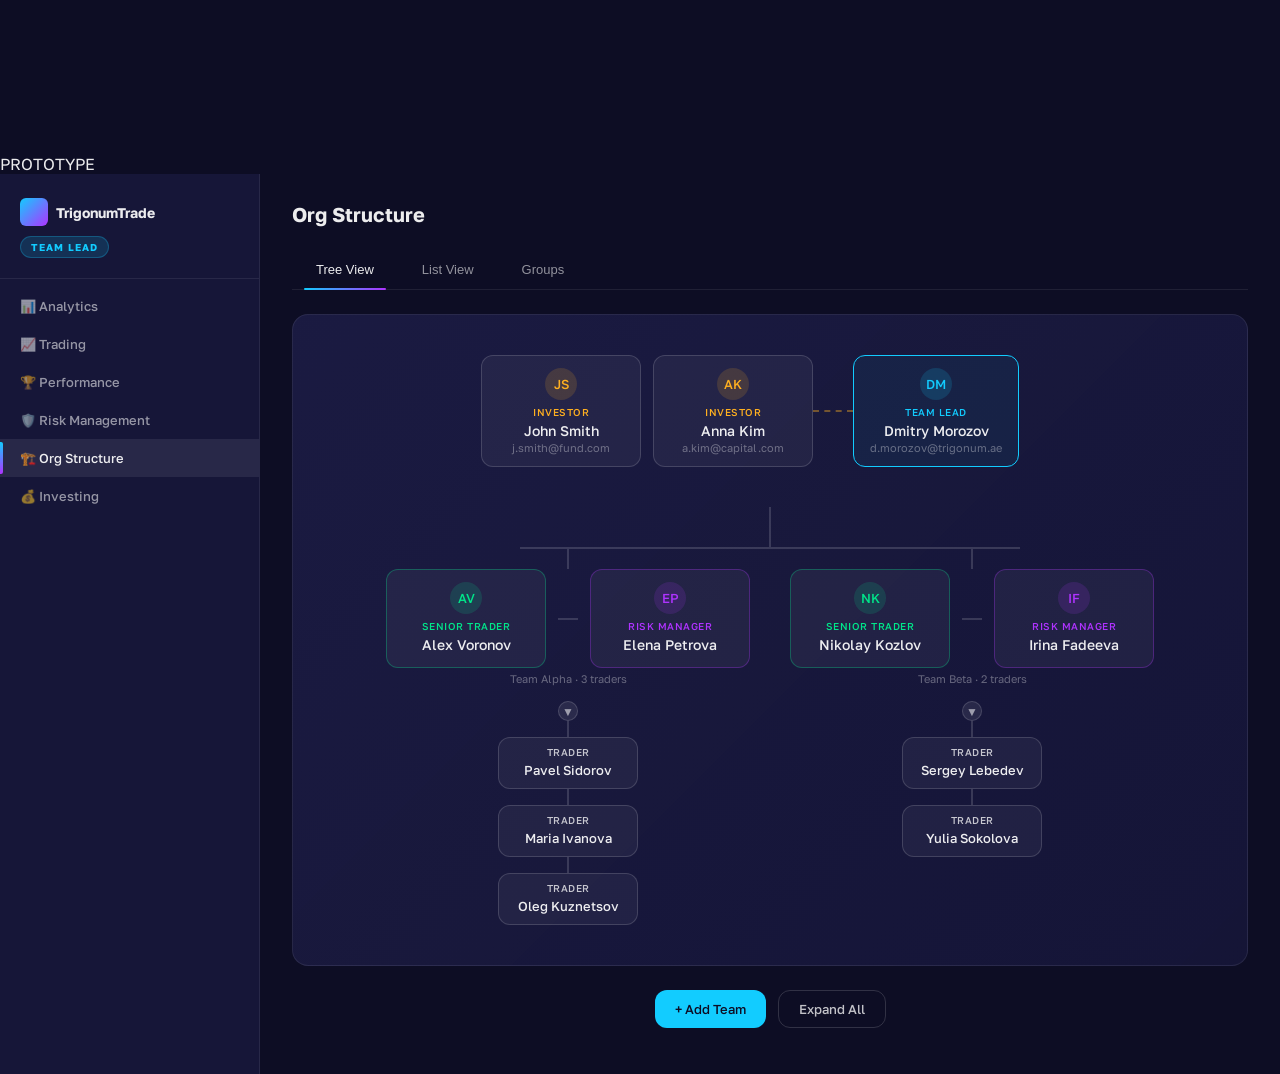
==== pres-org-structure.html @ b645f620 "Add Slide 5: Org Structure mockup" ====
<!DOCTYPE html>
<html lang="en">
<head>
<meta charset="UTF-8">
<meta name="viewport" content="width=device-width, initial-scale=1.0">
<title>TrigonumTrade — Org Structure (Presentation)</title>
<link href="https://fonts.googleapis.com/css2?family=Golos+Text:wght@400;500;600;700;800;900&display=swap" rel="stylesheet">
<link rel="stylesheet" href="shared-tokens.css">
<style>
*, *::before, *::after { box-sizing: border-box; margin: 0; padding: 0; }
body { font-family: var(--font); background: var(--navy-900); color: var(--white-92); min-height: 100vh; }
.workspace { display: flex; min-height: 100vh; }
.sidebar { width: 260px; background: var(--navy-800); border-right: 1px solid var(--white-08); padding: 24px 0; flex-shrink: 0; }
.sidebar-brand { padding: 0 20px 20px; border-bottom: 1px solid var(--white-08); margin-bottom: 8px; }
.logo { display: flex; align-items: center; gap: 8px; text-decoration: none; color: var(--white-92); }
.logo-box { width: 28px; height: 28px; background: linear-gradient(135deg, var(--cyan), var(--purple)); border-radius: 6px; }
.logo-text { font-size: 14px; font-weight: 700; }
.role-tag { display: inline-block; margin-top: 10px; padding: 4px 10px; border-radius: var(--r-full); font-size: 10px; font-weight: 700; letter-spacing: 1px; text-transform: uppercase; background: rgba(18,204,255,0.15); color: var(--cyan); border: 1px solid rgba(18,204,255,0.25); }
.nav-item { display: flex; align-items: center; gap: 10px; padding: 11px 20px; font-size: 13px; font-weight: 500; color: var(--white-55); position: relative; cursor: pointer; text-decoration: none; }
.nav-item:hover { color: var(--white-75); background: var(--white-05); }
.nav-item.active { color: var(--white-92); background: var(--white-08); }
.nav-item.active::before { content: ''; position: absolute; left: 0; top: 3px; bottom: 3px; width: 3px; border-radius: 0 2px 2px 0; background: linear-gradient(180deg, var(--cyan), var(--purple)); }
.main { flex: 1; padding: 28px 32px; overflow: auto; }
.sub-tabs { display: flex; border-bottom: 1px solid var(--white-08); margin-bottom: 24px; }
.sub-tab { padding: 12px 24px; font-size: 13px; font-weight: 500; color: var(--white-55); background: none; border: none; cursor: pointer; position: relative; }
.sub-tab:hover { color: var(--white-75); }
.sub-tab.active { color: var(--white-92); }
.sub-tab.active::after { content: ''; position: absolute; bottom: -1px; left: 12px; right: 12px; height: 2px; background: linear-gradient(90deg, var(--cyan), var(--purple)); border-radius: 2px; }
.page-header { display: flex; align-items: center; justify-content: space-between; margin-bottom: 24px; }
.page-title { font-size: 20px; font-weight: 700; }
.tree-container { background: var(--card-gradient); border: 1px solid var(--white-08); border-radius: var(--r-lg); padding: 40px 32px; overflow-x: auto; }
.tree-root { display: flex; flex-direction: column; align-items: center; }
.root-level { display: flex; align-items: center; gap: 0; margin-bottom: 40px; position: relative; }
.tree-node { background: var(--white-05); border: 1px solid var(--white-15); border-radius: var(--r-md); padding: 12px 16px; min-width: 160px; text-align: center; position: relative; cursor: pointer; transition: all 0.2s; }
.tree-node:hover { border-color: var(--cyan); background: var(--white-08); }
.node-avatar { width: 32px; height: 32px; border-radius: 50%; background: var(--white-08); display: flex; align-items: center; justify-content: center; margin: 0 auto 6px; font-size: 13px; font-weight: 500; color: var(--white-55); }
.node-role { font-size: 10px; font-weight: 500; text-transform: uppercase; letter-spacing: 0.5px; margin-bottom: 4px; }
.node-role.team-lead { color: var(--cyan); } .node-role.investor { color: var(--amber); }
.node-role.senior-trader { color: var(--green); } .node-role.risk-manager { color: var(--purple); }
.node-role.trader { color: var(--white-75); }
.node-name { font-size: 14px; font-weight: 500; color: var(--white-92); margin-bottom: 2px; }
.node-email { font-size: 11px; color: var(--white-35); }
.investors-group { display: flex; gap: 12px; }
.dashed-line { width: 40px; height: 0; border-top: 2px dashed var(--amber); opacity: 0.4; }
.vertical-connector { width: 2px; height: 40px; background: var(--white-15); margin: 0 auto; }
.pairs-level { display: flex; gap: 40px; justify-content: center; }
.pair-group { display: flex; flex-direction: column; align-items: center; }
.pair-header { display: flex; align-items: center; gap: 12px; margin-bottom: 4px; }
.pair-connector-line { width: 20px; height: 2px; background: var(--white-15); }
.pair-label { font-size: 11px; color: var(--white-35); margin-bottom: 12px; text-align: center; }
.expand-toggle { width: 20px; height: 20px; border-radius: 50%; background: var(--white-08); border: 1px solid var(--white-15); display: flex; align-items: center; justify-content: center; cursor: pointer; font-size: 12px; color: var(--white-55); margin-top: 4px; }
.traders-list { display: flex; flex-direction: column; align-items: center; gap: 0; }
.trader-connector { width: 2px; height: 16px; background: var(--white-15); }
.tree-node.trader-node { min-width: 140px; padding: 8px 12px; }
.tree-node.trader-node .node-name { font-size: 13px; }
.bottom-toolbar { display: flex; gap: 12px; margin-top: 24px; justify-content: center; }
</style>
</head>
<body>
<div class="video-bg-container"><video src="https://ipostny.github.io/trigonum-design-mockups/video-header.mp4" autoplay muted loop playsinline></video></div>
<div class="prototype-badge">PROTOTYPE</div>
<div class="workspace">
  <div class="sidebar">
    <div class="sidebar-brand"><a class="logo"><div class="logo-box"></div><span class="logo-text">TrigonumTrade</span></a><div class="role-tag">Team Lead</div></div>
    <a class="nav-item">📊 Analytics</a><a class="nav-item">📈 Trading</a><a class="nav-item">🏆 Performance</a>
    <a class="nav-item">🛡️ Risk Management</a><a class="nav-item active">🏗️ Org Structure</a><a class="nav-item">💰 Investing</a>
  </div>
  <div class="main">
    <div class="page-header"><h1 class="page-title">Org Structure</h1></div>
    <div class="sub-tabs"><button class="sub-tab active">Tree View</button><button class="sub-tab">List View</button><button class="sub-tab">Groups</button></div>
    <div class="tree-container"><div class="tree-root">
      <div class="root-level">
        <div class="investors-group">
          <div class="tree-node"><div class="node-avatar" style="background:rgba(255,176,32,0.15);color:var(--amber);">JS</div><div class="node-role investor">Investor</div><div class="node-name">John Smith</div><div class="node-email">j.smith@fund.com</div></div>
          <div class="tree-node"><div class="node-avatar" style="background:rgba(255,176,32,0.15);color:var(--amber);">AK</div><div class="node-role investor">Investor</div><div class="node-name">Anna Kim</div><div class="node-email">a.kim@capital.com</div></div>
        </div>
        <div class="dashed-line"></div>
        <div class="tree-node" style="border-color:var(--cyan);background:rgba(18,204,255,0.05);"><div class="node-avatar" style="background:rgba(18,204,255,0.15);color:var(--cyan);">DM</div><div class="node-role team-lead">Team Lead</div><div class="node-name">Dmitry Morozov</div><div class="node-email">d.morozov@trigonum.ae</div></div>
        <div style="width:40px;"></div>
      </div>
      <div class="vertical-connector"></div>
      <div style="width:500px;height:2px;background:var(--white-15);margin-bottom:0;"></div>
      <div class="pairs-level">
        <div class="pair-group">
          <div style="width:2px;height:20px;background:var(--white-15);margin:0 auto;"></div>
          <div class="pair-header">
            <div class="tree-node" style="border-color:rgba(0,230,138,0.3);"><div class="node-avatar" style="background:rgba(0,230,138,0.15);color:var(--green);">AV</div><div class="node-role senior-trader">Senior Trader</div><div class="node-name">Alex Voronov</div></div>
            <div class="pair-connector-line"></div>
            <div class="tree-node" style="border-color:rgba(175,51,255,0.3);"><div class="node-avatar" style="background:rgba(175,51,255,0.15);color:var(--purple);">EP</div><div class="node-role risk-manager">Risk Manager</div><div class="node-name">Elena Petrova</div></div>
          </div>
          <div class="pair-label">Team Alpha · 3 traders</div>
          <div class="expand-toggle">▼</div>
          <div class="traders-list">
            <div class="trader-connector"></div><div class="tree-node trader-node"><div class="node-role trader">Trader</div><div class="node-name">Pavel Sidorov</div></div>
            <div class="trader-connector"></div><div class="tree-node trader-node"><div class="node-role trader">Trader</div><div class="node-name">Maria Ivanova</div></div>
            <div class="trader-connector"></div><div class="tree-node trader-node"><div class="node-role trader">Trader</div><div class="node-name">Oleg Kuznetsov</div></div>
          </div>
        </div>
        <div class="pair-group">
          <div style="width:2px;height:20px;background:var(--white-15);margin:0 auto;"></div>
          <div class="pair-header">
            <div class="tree-node" style="border-color:rgba(0,230,138,0.3);"><div class="node-avatar" style="background:rgba(0,230,138,0.15);color:var(--green);">NK</div><div class="node-role senior-trader">Senior Trader</div><div class="node-name">Nikolay Kozlov</div></div>
            <div class="pair-connector-line"></div>
            <div class="tree-node" style="border-color:rgba(175,51,255,0.3);"><div class="node-avatar" style="background:rgba(175,51,255,0.15);color:var(--purple);">IF</div><div class="node-role risk-manager">Risk Manager</div><div class="node-name">Irina Fadeeva</div></div>
          </div>
          <div class="pair-label">Team Beta · 2 traders</div>
          <div class="expand-toggle">▼</div>
          <div class="traders-list">
            <div class="trader-connector"></div><div class="tree-node trader-node"><div class="node-role trader">Trader</div><div class="node-name">Sergey Lebedev</div></div>
            <div class="trader-connector"></div><div class="tree-node trader-node"><div class="node-role trader">Trader</div><div class="node-name">Yulia Sokolova</div></div>
          </div>
        </div>
      </div>
    </div></div>
    <div class="bottom-toolbar"><button class="btn-primary" style="font-family:var(--font);">+ Add Team</button><button class="btn-secondary" style="font-family:var(--font);">Expand All</button></div>
  </div>
</div>
</body>
</html>
---- shared-tokens.css ----
/*
 * TRIGONUM DESIGN SYSTEM — Shared Tokens
 */
:root {
  --navy-900: #0D0D24; --navy-800: #161638; --navy-700: #1C1C45; --navy-600: #25254F;
  --navy-500: #3F3F8A; --navy-400: #5A5AC4; --navy-300: #7575FF;
  --cyan: #12CCFF; --purple: #AF33FF; --lime: #81E70B;
  --green: #00E68A; --red: #FF4D6A; --amber: #FFB020;
  --white-92: rgba(255,255,255,0.92); --white-75: rgba(255,255,255,0.75);
  --white-55: rgba(255,255,255,0.55); --white-35: rgba(255,255,255,0.35);
  --white-15: rgba(255,255,255,0.15); --white-08: rgba(255,255,255,0.08);
  --white-05: rgba(255,255,255,0.05); --white-03: rgba(255,255,255,0.03);
  --font: 'Golos Text', -apple-system, BlinkMacSystemFont, sans-serif;
  --r-sm: 8px; --r-md: 12px; --r-lg: 16px; --r-xl: 20px; --r-full: 9999px;
  --shadow-card: 0 2px 8px rgba(0,0,0,0.3), 0 8px 32px rgba(0,0,0,0.15);
  --shadow-elevated: 0 8px 24px rgba(0,0,0,0.4), 0 16px 48px rgba(0,0,0,0.2);
  --card-gradient: linear-gradient(135deg, rgba(28,28,69,0.9), rgba(22,22,56,0.95));
  --chart-1: #12CCFF; --chart-2: #AF33FF; --chart-3: #00E68A;
  --chart-4: #FFB020; --chart-5: #FF4D6A; --chart-6: #81E70B; --chart-line: #12CCFF;
}
*, *::before, *::after { box-sizing: border-box; }
.section-title { font-size: 20px; font-weight: 700; margin-bottom: 6px; }
.section-subtitle { font-size: 13px; color: var(--white-75); margin-bottom: 20px; }
.stat-label { font-size: 11px; font-weight: 500; letter-spacing: 1.5px; text-transform: uppercase; color: var(--white-55); margin-bottom: 6px; }
.stat-value { font-size: 28px; font-weight: 700; line-height: 1.1; }
.card { background: var(--card-gradient); border: 1px solid var(--white-08); border-radius: var(--r-lg); padding: 24px; position: relative; overflow: hidden; box-shadow: var(--shadow-card); transition: transform 0.2s, box-shadow 0.2s; }
.card:hover { transform: translateY(-2px); box-shadow: var(--shadow-elevated); }
.card::before { content: ''; position: absolute; top: -15px; right: -15px; width: 0; height: 0; border-left: 40px solid transparent; border-right: 40px solid transparent; border-bottom: 70px solid var(--white-03); transform: rotate(15deg); pointer-events: none; }
.data-table { width: 100%; border-collapse: separate; border-spacing: 0; }
.data-table th { font-size: 11px; font-weight: 500; letter-spacing: 1.5px; text-transform: uppercase; color: var(--white-55); padding: 12px 16px; text-align: left; border-bottom: 1px solid var(--white-08); }
.data-table td { font-size: 13px; padding: 12px 16px; border-bottom: 1px solid var(--white-05); color: var(--white-75); }
.data-table tr:hover td { background: var(--white-03); }
.btn-primary { background: var(--cyan); color: var(--navy-900); border: none; border-radius: var(--r-md); padding: 10px 20px; font-size: 13px; font-weight: 500; cursor: pointer; font-family: var(--font); }
.btn-secondary { background: transparent; color: var(--white-75); border: 1px solid var(--white-15); border-radius: var(--r-md); padding: 10px 20px; font-size: 13px; font-weight: 500; cursor: pointer; font-family: var(--font); }
.period-pill { padding: 6px 14px; font-size: 12px; font-weight: 500; border-radius: var(--r-full); border: 1px solid var(--white-15); background: transparent; color: var(--white-55); cursor: pointer; font-family: var(--font); }
.period-pill.active { background: var(--cyan); color: var(--navy-900); border-color: var(--cyan); }
.text-profit { color: var(--green); } .text-loss { color: var(--red); } .text-warning { color: var(--amber); }
.text-muted { color: var(--white-55); } .text-cyan { color: var(--cyan); } .text-purple { color: var(--purple); }
.grid-2 { display: grid; grid-template-columns: repeat(2, 1fr); gap: 16px; margin-bottom: 24px; }
.grid-3 { display: grid; grid-template-columns: repeat(3, 1fr); gap: 16px; margin-bottom: 24px; }
.grid-4 { display: grid; grid-template-columns: repeat(4, 1fr); gap: 16px; margin-bottom: 24px; }
::-webkit-scrollbar { width: 6px; height: 3px; }
::-webkit-scrollbar-track { background: transparent; }
::-webkit-scrollbar-thumb { background: rgba(255,255,255,0.12); border-radius: 3px; }
* { scrollbar-width: thin; scrollbar-color: rgba(255,255,255,0.12) transparent; }
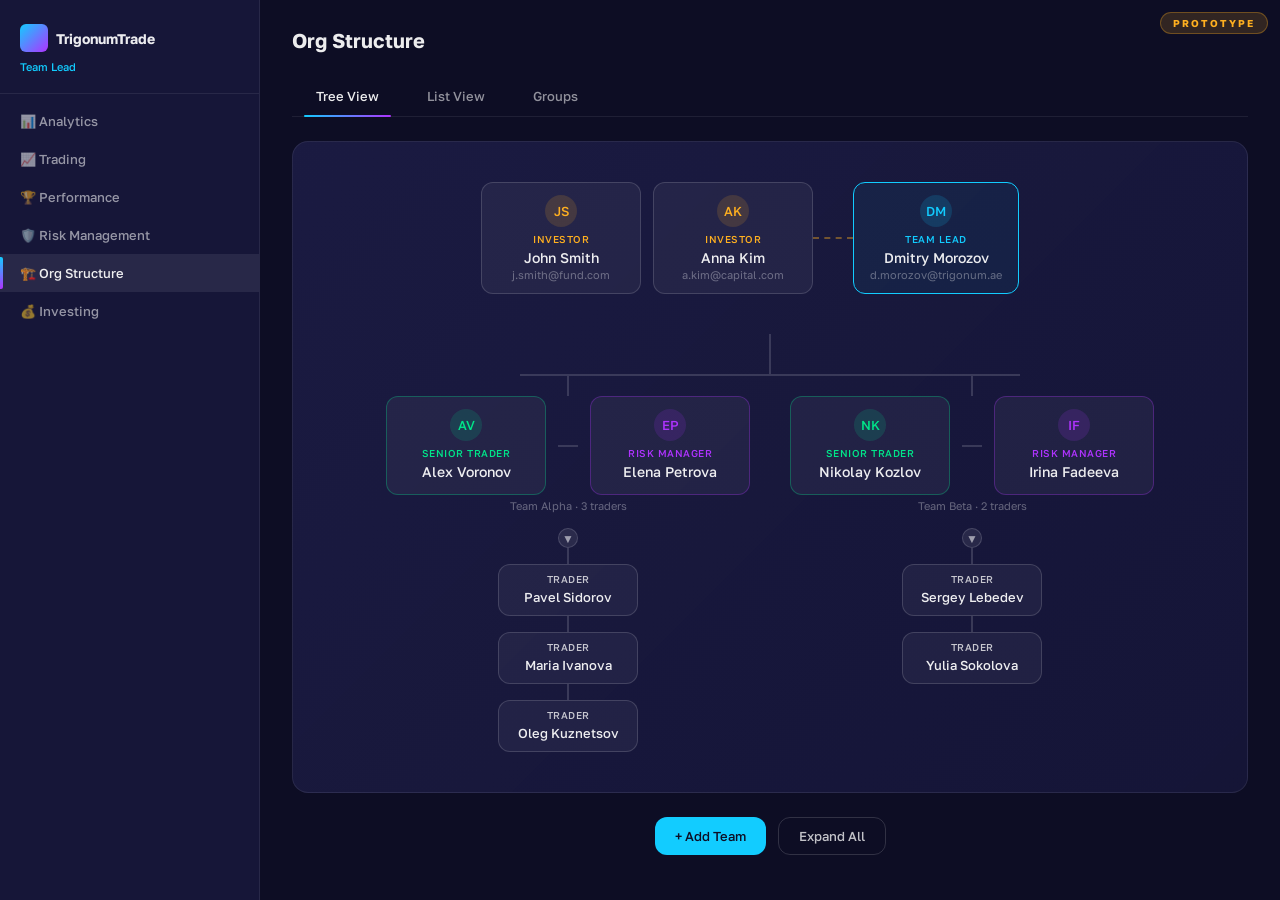
==== commit d5c414b2: "Fix: sidebar nav fonts and role tag style" ====
--- a/pres-org-structure.html
+++ b/pres-org-structure.html
@@ -15,8 +15,8 @@
 .logo { display: flex; align-items: center; gap: 8px; text-decoration: none; color: var(--white-92); }
 .logo-box { width: 28px; height: 28px; background: linear-gradient(135deg, var(--cyan), var(--purple)); border-radius: 6px; }
 .logo-text { font-size: 14px; font-weight: 700; }
-.role-tag { display: inline-block; margin-top: 10px; padding: 4px 10px; border-radius: var(--r-full); font-size: 10px; font-weight: 700; letter-spacing: 1px; text-transform: uppercase; background: rgba(18,204,255,0.15); color: var(--cyan); border: 1px solid rgba(18,204,255,0.25); }
-.nav-item { display: flex; align-items: center; gap: 10px; padding: 11px 20px; font-size: 13px; font-weight: 500; color: var(--white-55); position: relative; cursor: pointer; text-decoration: none; }
+.role-tag { display: block; margin-top: 8px; font-size: 11px; font-weight: 500; letter-spacing: normal; text-transform: none; color: var(--cyan); }
+.nav-item { display: flex; align-items: center; gap: 10px; padding: 11px 20px; font-size: 13px; font-weight: 500; color: var(--white-55); position: relative; cursor: pointer; text-decoration: none; text-transform: none; letter-spacing: normal; }
 .nav-item:hover { color: var(--white-75); background: var(--white-05); }
 .nav-item.active { color: var(--white-92); background: var(--white-08); }
 .nav-item.active::before { content: ''; position: absolute; left: 0; top: 3px; bottom: 3px; width: 3px; border-radius: 0 2px 2px 0; background: linear-gradient(180deg, var(--cyan), var(--purple)); }
@@ -62,8 +62,8 @@
 <div class="workspace">
   <div class="sidebar">
     <div class="sidebar-brand"><a class="logo"><div class="logo-box"></div><span class="logo-text">TrigonumTrade</span></a><div class="role-tag">Team Lead</div></div>
-    <a class="nav-item">📊 Analytics</a><a class="nav-item">📈 Trading</a><a class="nav-item">🏆 Performance</a>
-    <a class="nav-item">🛡️ Risk Management</a><a class="nav-item active">🏗️ Org Structure</a><a class="nav-item">💰 Investing</a>
+    <a class="nav-item">&#128202; Analytics</a><a class="nav-item">&#128200; Trading</a><a class="nav-item">&#127942; Performance</a>
+    <a class="nav-item">&#128737;&#65039; Risk Management</a><a class="nav-item active">&#127959;&#65039; Org Structure</a><a class="nav-item">&#128176; Investing</a>
   </div>
   <div class="main">
     <div class="page-header"><h1 class="page-title">Org Structure</h1></div>
@@ -89,7 +89,7 @@
             <div class="tree-node" style="border-color:rgba(175,51,255,0.3);"><div class="node-avatar" style="background:rgba(175,51,255,0.15);color:var(--purple);">EP</div><div class="node-role risk-manager">Risk Manager</div><div class="node-name">Elena Petrova</div></div>
           </div>
           <div class="pair-label">Team Alpha · 3 traders</div>
-          <div class="expand-toggle">▼</div>
+          <div class="expand-toggle">&#9660;</div>
           <div class="traders-list">
             <div class="trader-connector"></div><div class="tree-node trader-node"><div class="node-role trader">Trader</div><div class="node-name">Pavel Sidorov</div></div>
             <div class="trader-connector"></div><div class="tree-node trader-node"><div class="node-role trader">Trader</div><div class="node-name">Maria Ivanova</div></div>
@@ -104,7 +104,7 @@
             <div class="tree-node" style="border-color:rgba(175,51,255,0.3);"><div class="node-avatar" style="background:rgba(175,51,255,0.15);color:var(--purple);">IF</div><div class="node-role risk-manager">Risk Manager</div><div class="node-name">Irina Fadeeva</div></div>
           </div>
           <div class="pair-label">Team Beta · 2 traders</div>
-          <div class="expand-toggle">▼</div>
+          <div class="expand-toggle">&#9660;</div>
           <div class="traders-list">
             <div class="trader-connector"></div><div class="tree-node trader-node"><div class="node-role trader">Trader</div><div class="node-name">Sergey Lebedev</div></div>
             <div class="trader-connector"></div><div class="tree-node trader-node"><div class="node-role trader">Trader</div><div class="node-name">Yulia Sokolova</div></div>
--- a/shared-tokens.css
+++ b/shared-tokens.css
@@ -18,27 +18,82 @@
   --chart-1: #12CCFF; --chart-2: #AF33FF; --chart-3: #00E68A;
   --chart-4: #FFB020; --chart-5: #FF4D6A; --chart-6: #81E70B; --chart-line: #12CCFF;
 }
+
+/* ==== BASE RESET ==== */
 *, *::before, *::after { box-sizing: border-box; }
+
+/* Global font — body + form elements that don't inherit */
+body, button, input, select, textarea, option {
+  font-family: var(--font);
+}
+body {
+  background: var(--navy-900);
+  color: var(--white-92);
+  margin: 0;
+  min-height: 100vh;
+}
+
+/* ==== VIDEO BACKGROUND ==== */
+.video-bg-container {
+  position: fixed; top: 0; left: 0; right: 0; bottom: 0;
+  overflow: hidden; pointer-events: none; z-index: 0;
+}
+.video-bg-container video {
+  position: absolute; top: 50%; left: 50%;
+  width: 100%; height: 100%; object-fit: cover;
+  transform: translate(-50%, -50%); opacity: 0.06;
+}
+/* Ensure content sits above video */
+.workspace, .app-shell, .page-container, .main-content, .sidebar,
+body > div:not(.video-bg-container):not(.prototype-badge) {
+  position: relative; z-index: 1;
+}
+
+/* ==== PROTOTYPE BADGE ==== */
+.prototype-badge {
+  position: fixed; top: 12px; right: 12px; z-index: 9999;
+  padding: 4px 12px; border-radius: 9999px;
+  background: rgba(255,176,32,0.15); color: #FFB020;
+  border: 1px solid rgba(255,176,32,0.3);
+  font-size: 10px; font-weight: 700; letter-spacing: 2px;
+  text-transform: uppercase; pointer-events: none;
+}
+
+/* ==== TYPOGRAPHY ==== */
 .section-title { font-size: 20px; font-weight: 700; margin-bottom: 6px; }
 .section-subtitle { font-size: 13px; color: var(--white-75); margin-bottom: 20px; }
 .stat-label { font-size: 11px; font-weight: 500; letter-spacing: 1.5px; text-transform: uppercase; color: var(--white-55); margin-bottom: 6px; }
 .stat-value { font-size: 28px; font-weight: 700; line-height: 1.1; }
+
+/* ==== CARDS ==== */
 .card { background: var(--card-gradient); border: 1px solid var(--white-08); border-radius: var(--r-lg); padding: 24px; position: relative; overflow: hidden; box-shadow: var(--shadow-card); transition: transform 0.2s, box-shadow 0.2s; }
 .card:hover { transform: translateY(-2px); box-shadow: var(--shadow-elevated); }
 .card::before { content: ''; position: absolute; top: -15px; right: -15px; width: 0; height: 0; border-left: 40px solid transparent; border-right: 40px solid transparent; border-bottom: 70px solid var(--white-03); transform: rotate(15deg); pointer-events: none; }
+
+/* ==== TABLES ==== */
 .data-table { width: 100%; border-collapse: separate; border-spacing: 0; }
 .data-table th { font-size: 11px; font-weight: 500; letter-spacing: 1.5px; text-transform: uppercase; color: var(--white-55); padding: 12px 16px; text-align: left; border-bottom: 1px solid var(--white-08); }
 .data-table td { font-size: 13px; padding: 12px 16px; border-bottom: 1px solid var(--white-05); color: var(--white-75); }
 .data-table tr:hover td { background: var(--white-03); }
-.btn-primary { background: var(--cyan); color: var(--navy-900); border: none; border-radius: var(--r-md); padding: 10px 20px; font-size: 13px; font-weight: 500; cursor: pointer; font-family: var(--font); }
-.btn-secondary { background: transparent; color: var(--white-75); border: 1px solid var(--white-15); border-radius: var(--r-md); padding: 10px 20px; font-size: 13px; font-weight: 500; cursor: pointer; font-family: var(--font); }
-.period-pill { padding: 6px 14px; font-size: 12px; font-weight: 500; border-radius: var(--r-full); border: 1px solid var(--white-15); background: transparent; color: var(--white-55); cursor: pointer; font-family: var(--font); }
+
+/* ==== BUTTONS ==== */
+.btn-primary { background: var(--cyan); color: var(--navy-900); border: none; border-radius: var(--r-md); padding: 10px 20px; font-size: 13px; font-weight: 500; cursor: pointer; }
+.btn-secondary { background: transparent; color: var(--white-75); border: 1px solid var(--white-15); border-radius: var(--r-md); padding: 10px 20px; font-size: 13px; font-weight: 500; cursor: pointer; }
+
+/* ==== PERIOD PILLS ==== */
+.period-pill { padding: 6px 14px; font-size: 12px; font-weight: 500; border-radius: var(--r-full); border: 1px solid var(--white-15); background: transparent; color: var(--white-55); cursor: pointer; }
 .period-pill.active { background: var(--cyan); color: var(--navy-900); border-color: var(--cyan); }
+
+/* ==== UTILITIES ==== */
 .text-profit { color: var(--green); } .text-loss { color: var(--red); } .text-warning { color: var(--amber); }
 .text-muted { color: var(--white-55); } .text-cyan { color: var(--cyan); } .text-purple { color: var(--purple); }
+
+/* ==== GRIDS ==== */
 .grid-2 { display: grid; grid-template-columns: repeat(2, 1fr); gap: 16px; margin-bottom: 24px; }
 .grid-3 { display: grid; grid-template-columns: repeat(3, 1fr); gap: 16px; margin-bottom: 24px; }
 .grid-4 { display: grid; grid-template-columns: repeat(4, 1fr); gap: 16px; margin-bottom: 24px; }
+
+/* ==== SCROLLBAR ==== */
 ::-webkit-scrollbar { width: 6px; height: 3px; }
 ::-webkit-scrollbar-track { background: transparent; }
 ::-webkit-scrollbar-thumb { background: rgba(255,255,255,0.12); border-radius: 3px; }
